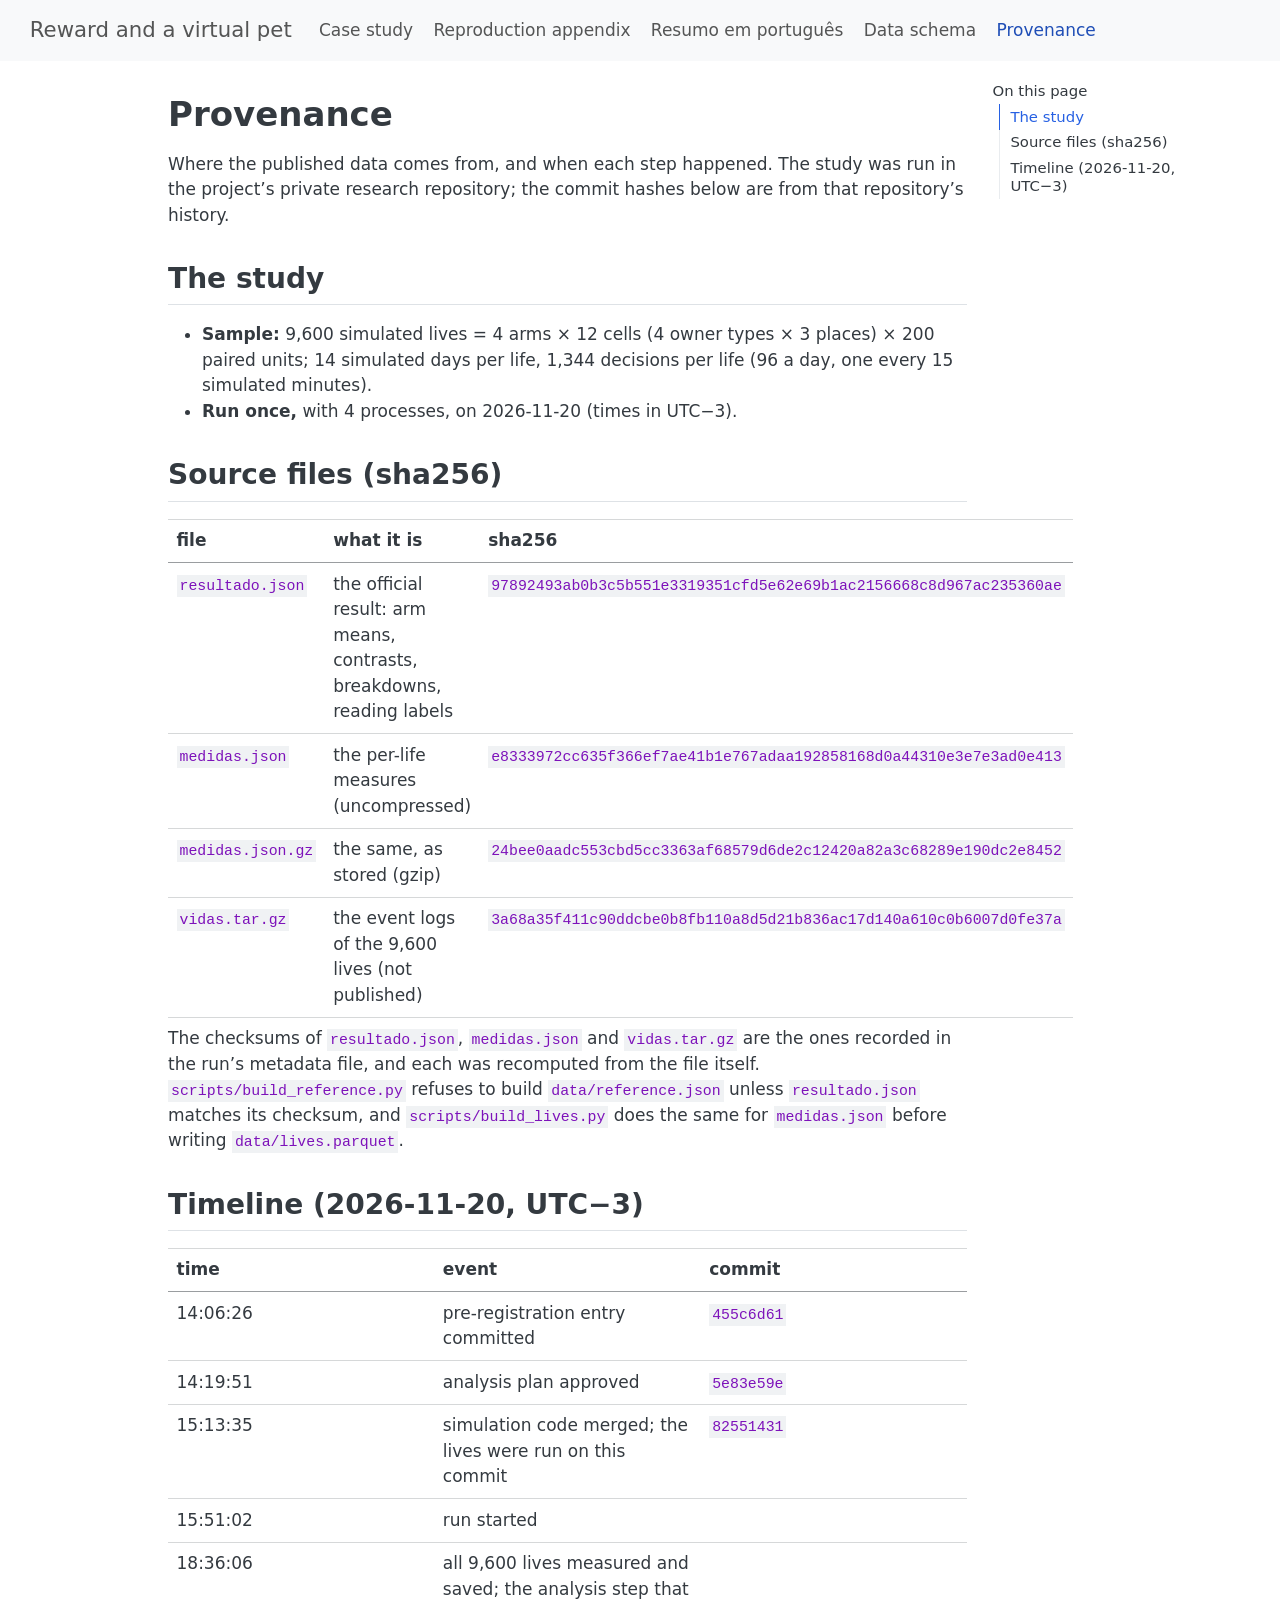
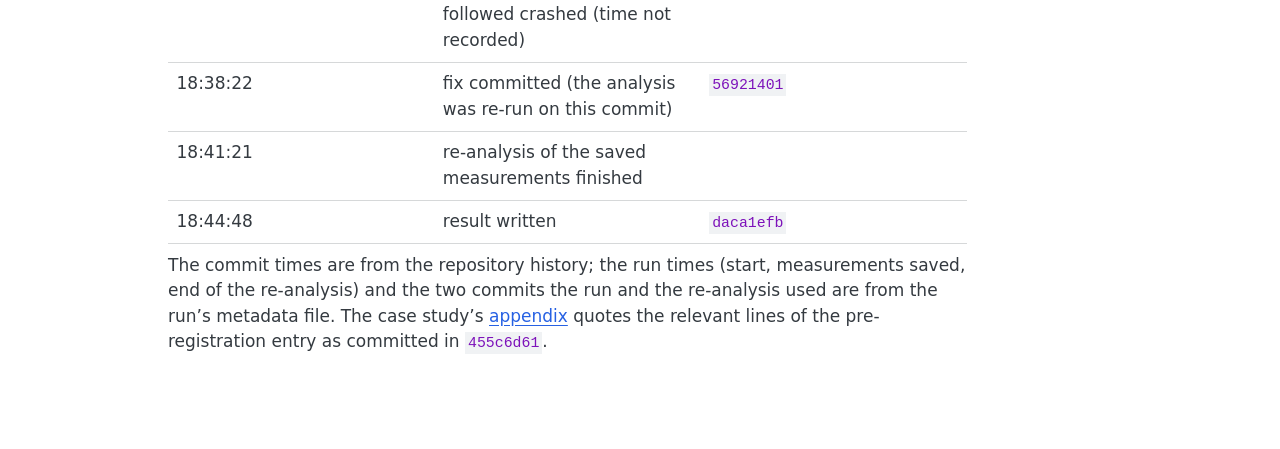
==== docs/PROVENANCE.html @ 956ef48f "Reward test case study: pre-registered simulation experiment, data, analysis and site Co-Authored-By" ====
<!DOCTYPE html>
<html xmlns="http://www.w3.org/1999/xhtml" lang="en" xml:lang="en"><head>

<meta charset="utf-8">
<meta name="generator" content="quarto-1.11.9">

<meta name="viewport" content="width=device-width, initial-scale=1.0, user-scalable=yes">


<title>Provenance – Reward and a virtual pet</title>
<style>
/* Default styles provided by pandoc.
** See https://pandoc.org/MANUAL.html#variables-for-html for config info.
*/
span.smallcaps{font-variant: small-caps;}
div.columns{display: flex; gap: 1.5em;}
div.column{flex: auto;}
@media screen {
div.columns{gap: min(4vw, 1.5em);}
div.column{overflow-x: auto;}
}
div.hanging-indent{margin-left: 1.5em; text-indent: -1.5em;}
ul.task-list{list-style: none;}
ul.task-list li input[type="checkbox"] {
  width: 0.8em;
  margin: 0 0.8em 0.2em -1em; /* quarto-specific, see https://github.com/quarto-dev/quarto-cli/issues/4556 */ 
  vertical-align: middle;
}
</style>


<script src="site_libs/quarto-nav/quarto-nav.js"></script>
<script src="site_libs/quarto-nav/headroom.min.js"></script>
<script src="site_libs/clipboard/clipboard.min.js"></script>
<script src="site_libs/quarto-search/autocomplete.umd.js"></script>
<script src="site_libs/quarto-search/fuse.min.js"></script>
<script src="site_libs/quarto-search/quarto-search.js"></script>
<meta name="quarto:offset" content="./">
<script src="site_libs/quarto-html/quarto.js" type="module"></script>
<script src="site_libs/quarto-html/tabsets/tabsets.js" type="module"></script>
<script src="site_libs/quarto-html/scrollable-regions/scrollable-regions.js" type="module"></script>
<script src="site_libs/quarto-html/popper.min.js"></script>
<script src="site_libs/quarto-html/tippy.umd.min.js"></script>
<script src="site_libs/quarto-html/anchor.min.js"></script>
<link href="site_libs/quarto-html/tippy.css" rel="stylesheet">
<link href="site_libs/quarto-html/quarto-syntax-highlighting-63b5708e65d6cd79cd7618c58d0c21e7.css" rel="stylesheet" id="quarto-text-highlighting-styles">
<script src="site_libs/bootstrap/bootstrap.min.js"></script>
<link href="site_libs/bootstrap/bootstrap-icons.css" rel="stylesheet">
<link href="site_libs/bootstrap/bootstrap-1f2952ac8752d868b0aa618cc118742e.min.css" rel="stylesheet" append-hash="true" id="quarto-bootstrap" data-mode="light">
<script id="quarto-search-options" type="application/json">{
  "location": "navbar",
  "copy-button": false,
  "collapse-after": 3,
  "panel-placement": "end",
  "type": "overlay",
  "limit": 50,
  "keyboard-shortcut": [
    "f",
    "/",
    "s"
  ],
  "show-item-context": false,
  "language": {
    "search-no-results-text": "No results",
    "search-matching-documents-text": "matching documents",
    "search-copy-link-title": "Copy link to search",
    "search-hide-matches-text": "Hide additional matches",
    "search-more-match-text": "more match in this document",
    "search-more-matches-text": "more matches in this document",
    "search-clear-button-title": "Clear",
    "search-text-placeholder": "",
    "search-detached-cancel-button-title": "Cancel",
    "search-submit-button-title": "Submit",
    "search-label": "Search"
  }
}</script>


</head>

<body class="nav-fixed quarto-light"><a id="quarto-skip-link" class="visually-hidden-focusable" href="#quarto-document-content">Skip to main content</a>

<div id="quarto-search-results"></div>
  <header id="quarto-header" class="headroom fixed-top">
    <nav class="navbar navbar-expand-lg " data-bs-theme="dark" aria-label="Site">
      <div class="navbar-container container-fluid">
      <div class="navbar-brand-container mx-auto">
    <a class="navbar-brand" href="./index.html">
    <span class="navbar-title">Reward and a virtual pet</span>
    </a>
  </div>
          <button class="navbar-toggler" type="button" data-bs-toggle="collapse" data-bs-target="#navbarCollapse" aria-controls="navbarCollapse" aria-expanded="false" aria-label="Toggle navigation" onclick="if (window.quartoToggleHeadroom) { window.quartoToggleHeadroom(); }">
  <span class="navbar-toggler-icon"></span>
</button>
          <div class="collapse navbar-collapse" id="navbarCollapse">
            <ul class="navbar-nav navbar-nav-scroll me-auto">
  <li class="nav-item">
    <a class="nav-link" href="./notebooks/02_case_study.html"> 
<span class="menu-text">Case study</span></a>
  </li>  
  <li class="nav-item">
    <a class="nav-link" href="./notebooks/01_reproduce_official_results.html"> 
<span class="menu-text">Reproduction appendix</span></a>
  </li>  
  <li class="nav-item">
    <a class="nav-link" href="./resumo-pt.html"> 
<span class="menu-text">Resumo em português</span></a>
  </li>  
  <li class="nav-item">
    <a class="nav-link" href="./data/SCHEMA.html"> 
<span class="menu-text">Data schema</span></a>
  </li>  
  <li class="nav-item">
    <a class="nav-link active" href="./PROVENANCE.html" aria-current="page"> 
<span class="menu-text">Provenance</span></a>
  </li>  
</ul>
          </div> <!-- /navcollapse -->
            <div class="quarto-navbar-tools">
</div>
            <div id="quarto-search" class="" title="Search"></div>
      </div> <!-- /container-fluid -->
    </nav>
</header>
<!-- content -->
<div id="quarto-content" class="quarto-container page-columns page-rows-contents page-layout-article page-navbar">
<!-- sidebar -->
<!-- margin-sidebar -->
    <div id="quarto-margin-sidebar" class="sidebar margin-sidebar">
        <nav id="TOC" role="doc-toc" aria-labelledby="toc-title" class="toc-active">
    <h2 id="toc-title">On this page</h2>
   
  <ul>
  <li><a href="#the-study" id="toc-the-study" class="nav-link active" data-scroll-target="#the-study">The study</a></li>
  <li><a href="#source-files-sha256" id="toc-source-files-sha256" class="nav-link" data-scroll-target="#source-files-sha256">Source files (sha256)</a></li>
  <li><a href="#timeline-2026-11-20-utc3" id="toc-timeline-2026-11-20-utc3" class="nav-link" data-scroll-target="#timeline-2026-11-20-utc3">Timeline (2026-11-20, UTC−3)</a></li>
  </ul>
</nav>
    </div>
<!-- main -->
<main class="content" id="quarto-document-content" tabindex="-1">

<header id="title-block-header" class="quarto-title-block default">
<div class="quarto-title">
<h1 class="title">Provenance</h1>
</div>



<div class="quarto-title-meta">

    
  
    
  </div>
  


</header>


<p>Where the published data comes from, and when each step happened. The study was run in the project’s private research repository; the commit hashes below are from that repository’s history.</p>
<section id="the-study" class="level2">
<h2 class="anchored" data-anchor-id="the-study">The study</h2>
<ul>
<li><strong>Sample:</strong> 9,600 simulated lives = 4 arms × 12 cells (4 owner types × 3 places) × 200 paired units; 14 simulated days per life, 1,344 decisions per life (96 a day, one every 15 simulated minutes).</li>
<li><strong>Run once,</strong> with 4 processes, on 2026-11-20 (times in UTC−3).</li>
</ul>
</section>
<section id="source-files-sha256" class="level2">
<h2 class="anchored" data-anchor-id="source-files-sha256">Source files (sha256)</h2>
<table class="caption-top table">
<colgroup>
<col style="width: 33%">
<col style="width: 33%">
<col style="width: 33%">
</colgroup>
<thead>
<tr class="header">
<th>file</th>
<th>what it is</th>
<th>sha256</th>
</tr>
</thead>
<tbody>
<tr class="odd">
<td><code>resultado.json</code></td>
<td>the official result: arm means, contrasts, breakdowns, reading labels</td>
<td><code>97892493ab0b3c5b551e3319351cfd5e62e69b1ac2156668c8d967ac235360ae</code></td>
</tr>
<tr class="even">
<td><code>medidas.json</code></td>
<td>the per-life measures (uncompressed)</td>
<td><code>e8333972cc635f366ef7ae41b1e767adaa192858168d0a44310e3e7e3ad0e413</code></td>
</tr>
<tr class="odd">
<td><code>medidas.json.gz</code></td>
<td>the same, as stored (gzip)</td>
<td><code>24bee0aadc553cbd5cc3363af68579d6de2c12420a82a3c68289e190dc2e8452</code></td>
</tr>
<tr class="even">
<td><code>vidas.tar.gz</code></td>
<td>the event logs of the 9,600 lives (not published)</td>
<td><code>3a68a35f411c90ddcbe0b8fb110a8d5d21b836ac17d140a610c0b6007d0fe37a</code></td>
</tr>
</tbody>
</table>
<p>The checksums of <code>resultado.json</code>, <code>medidas.json</code> and <code>vidas.tar.gz</code> are the ones recorded in the run’s metadata file, and each was recomputed from the file itself. <code>scripts/build_reference.py</code> refuses to build <code>data/reference.json</code> unless <code>resultado.json</code> matches its checksum, and <code>scripts/build_lives.py</code> does the same for <code>medidas.json</code> before writing <code>data/lives.parquet</code>.</p>
</section>
<section id="timeline-2026-11-20-utc3" class="level2">
<h2 class="anchored" data-anchor-id="timeline-2026-11-20-utc3">Timeline (2026-11-20, UTC−3)</h2>
<table class="caption-top table">
<colgroup>
<col style="width: 33%">
<col style="width: 33%">
<col style="width: 33%">
</colgroup>
<thead>
<tr class="header">
<th>time</th>
<th>event</th>
<th>commit</th>
</tr>
</thead>
<tbody>
<tr class="odd">
<td>14:06:26</td>
<td>pre-registration entry committed</td>
<td><code>455c6d61</code></td>
</tr>
<tr class="even">
<td>14:19:51</td>
<td>analysis plan approved</td>
<td><code>5e83e59e</code></td>
</tr>
<tr class="odd">
<td>15:13:35</td>
<td>simulation code merged; the lives were run on this commit</td>
<td><code>82551431</code></td>
</tr>
<tr class="even">
<td>15:51:02</td>
<td>run started</td>
<td></td>
</tr>
<tr class="odd">
<td>18:36:06</td>
<td>all 9,600 lives measured and saved; the analysis step that followed crashed (time not recorded)</td>
<td></td>
</tr>
<tr class="even">
<td>18:38:22</td>
<td>fix committed (the analysis was re-run on this commit)</td>
<td><code>56921401</code></td>
</tr>
<tr class="odd">
<td>18:41:21</td>
<td>re-analysis of the saved measurements finished</td>
<td></td>
</tr>
<tr class="even">
<td>18:44:48</td>
<td>result written</td>
<td><code>daca1efb</code></td>
</tr>
</tbody>
</table>
<p>The commit times are from the repository history; the run times (start, measurements saved, end of the re-analysis) and the two commits the run and the re-analysis used are from the run’s metadata file. The case study’s <a href="./notebooks/02_case_study.html#appendix-the-pre-registration-entry">appendix</a> quotes the relevant lines of the pre-registration entry as committed in <code>455c6d61</code>.</p>


</section>

</main> <!-- /main -->
<script id="quarto-html-after-body" type="application/javascript">
  window.document.addEventListener("DOMContentLoaded", function (event) {
    const icon = "";
    const anchorJS = new window.AnchorJS();
    anchorJS.options = {
      placement: 'right',
      icon: icon
    };
    anchorJS.add('.anchored');
    const isCodeAnnotation = (el) => {
      for (const clz of el.classList) {
        if (clz.startsWith('code-annotation-')) {                     
          return true;
        }
      }
      return false;
    }
    const onCopySuccess = function(e) {
      // button target
      const button = e.trigger;
      // don't keep focus
      button.blur();
      // flash "checked"
      button.classList.add('code-copy-button-checked');
      var currentTitle = button.getAttribute("title");
      button.setAttribute("title", "Copied!");
      let tooltip;
      if (window.bootstrap) {
        button.setAttribute("data-bs-toggle", "tooltip");
        button.setAttribute("data-bs-placement", "left");
        button.setAttribute("data-bs-title", "Copied!");
        tooltip = new bootstrap.Tooltip(button, 
          { trigger: "manual", 
            customClass: "code-copy-button-tooltip",
            offset: [0, -8]});
        tooltip.show();    
      }
      setTimeout(function() {
        if (tooltip) {
          tooltip.hide();
          button.removeAttribute("data-bs-title");
          button.removeAttribute("data-bs-toggle");
          button.removeAttribute("data-bs-placement");
        }
        button.setAttribute("title", currentTitle);
        button.classList.remove('code-copy-button-checked');
      }, 1000);
      // clear code selection
      e.clearSelection();
    }
    const getTextToCopy = function(trigger) {
      const outerScaffold = trigger.parentElement.cloneNode(true);
      const codeEl = outerScaffold.querySelector('code');
      for (const childEl of codeEl.children) {
        if (isCodeAnnotation(childEl)) {
          childEl.remove();
        }
      }
      return codeEl.innerText;
    }
    const clipboard = new window.ClipboardJS('.code-copy-button:not([data-in-quarto-modal])', {
      text: getTextToCopy
    });
    clipboard.on('success', onCopySuccess);
    if (window.document.getElementById('quarto-embedded-source-code-modal')) {
      const clipboardModal = new window.ClipboardJS('.code-copy-button[data-in-quarto-modal]', {
        text: getTextToCopy,
        container: window.document.getElementById('quarto-embedded-source-code-modal')
      });
      clipboardModal.on('success', onCopySuccess);
    }
      var localhostRegex = new RegExp(/^(?:http|https):\/\/localhost\:?[0-9]*\//);
      var mailtoRegex = new RegExp(/^mailto:/);
        var filterRegex = new RegExp('/' + window.location.host + '/');
      var isInternal = (href) => {
          return filterRegex.test(href) || localhostRegex.test(href) || mailtoRegex.test(href);
      }
      // Inspect non-navigation links and adorn them if external
      window.quartoDecorateExternalLinks = function (root) {
     var links = (root || window.document).querySelectorAll('a[href]:not(.nav-link):not(.navbar-brand):not(.toc-action):not(.sidebar-link):not(.sidebar-item-toggle):not(.pagination-link):not(.no-external):not([aria-hidden]):not(.dropdown-item):not(.quarto-navigation-tool):not(.about-link)');
      for (var i=0; i<links.length; i++) {
        const link = links[i];
        if (!isInternal(link.href)) {
          // undo the damage that might have been done by quarto-nav.js in the case of
          // links that we want to consider external
          if (link.dataset.originalHref !== undefined) {
            link.href = link.dataset.originalHref;
          }
          if (!link.classList.contains('no-external-icon')) {
          }
        }
      }
      };
      window.quartoDecorateExternalLinks(window.document);
    // Esc closes the popup (WCAG 1.4.13) and focus leaving both trigger and
    // popup closes it (WCAG 2.4.11); tippy handles neither for interactive popups.
    const hideOnEscAndFocusOut = {
      name: 'hideOnEscAndFocusOut',
      defaultValue: true,
      fn(instance) {
        const dismiss = () => {
          // A show scheduled by the trigger delay would otherwise reopen it
          instance.clearDelayTimeouts();
          instance.hide();
        };
        const onKeyDown = (event) => {
          if (event.key !== 'Escape') {
            return;
          }
          // Keep Esc from also reaching page handlers (e.g. reveal.js overview),
          // except an open reveal.js slide menu, which Esc should close too.
          // The menu handles keys only when its keyboard option is on.
          const menuHandlesEsc = window.Reveal?.getPlugin?.('menu')?.isOpen() &&
            window.Reveal.getConfig().menu?.keyboard !== false;
          if (!menuHandlesEsc) {
            event.stopPropagation();
          }
          if (instance.popper.contains(window.document.activeElement)) {
            // Disabled while refocusing so the focus trigger does not reopen it
            instance.disable();
            instance.reference.focus();
            instance.enable();
          }
          dismiss();
        };
        const onFocusOut = (event) => {
          const target = event.relatedTarget;
          if (target && !instance.reference.contains(target) &&
              !instance.popper.contains(target)) {
            dismiss();
          }
        };
        // On the trigger too: a click trigger (code-annotations: select) has no
        // blur handling. Attached for the instance's lifetime so leaving the
        // trigger also cancels a show still pending on the trigger delay.
        instance.reference.addEventListener('focusout', onFocusOut);
        return {
          onShow() {
            window.document.addEventListener('keydown', onKeyDown, true);
            instance.popper.addEventListener('focusout', onFocusOut);
          },
          onHide() {
            window.document.removeEventListener('keydown', onKeyDown, true);
            instance.popper.removeEventListener('focusout', onFocusOut);
          },
          onDestroy() {
            instance.reference.removeEventListener('focusout', onFocusOut);
          },
        };
      },
    };
    function tippyHover(el, contentFn, onTriggerFn, onUntriggerFn) {
      const config = {
        allowHTML: true,
        maxWidth: 500,
        delay: 100,
        arrow: false,
        appendTo: function(el) {
            return el.parentElement;
        },
        interactive: true,
        interactiveBorder: 10,
        theme: 'quarto',
        placement: 'bottom-start',
        plugins: [hideOnEscAndFocusOut],
      };
      if (contentFn) {
        config.content = contentFn;
      }
      if (onTriggerFn) {
        config.onTrigger = onTriggerFn;
      }
      if (onUntriggerFn) {
        config.onUntrigger = onUntriggerFn;
      }
      window.tippy(el, config); 
    }
    const noterefs = window.document.querySelectorAll('a[role="doc-noteref"]');
    for (var i=0; i<noterefs.length; i++) {
      const ref = noterefs[i];
      tippyHover(ref, function() {
        // use id or data attribute instead here
        let href = ref.getAttribute('data-footnote-href') || ref.getAttribute('href');
        try { href = new URL(href).hash; } catch {}
        const id = href.replace(/^#\/?/, "");
        const note = window.document.getElementById(id);
        if (note) {
          return note.innerHTML;
        } else {
          return "";
        }
      });
    }
    const xrefs = window.document.querySelectorAll('a.quarto-xref');
    const processXRef = (id, note) => {
      // Strip column container classes
      const stripColumnClz = (el) => {
        el.classList.remove("page-full", "page-columns");
        if (el.children) {
          for (const child of el.children) {
            stripColumnClz(child);
          }
        }
      }
      stripColumnClz(note)
      if (id === null || id.startsWith('sec-')) {
        // Special case sections, only their first couple elements
        const container = document.createElement("div");
        if (note.children && note.children.length > 2) {
          container.appendChild(note.children[0].cloneNode(true));
          for (let i = 1; i < note.children.length; i++) {
            const child = note.children[i];
            if (child.tagName === "P" && child.innerText === "") {
              continue;
            } else {
              container.appendChild(child.cloneNode(true));
              break;
            }
          }
          if (window.Quarto?.typesetMath) {
            window.Quarto.typesetMath(container);
          }
          return container.innerHTML
        } else {
          if (window.Quarto?.typesetMath) {
            window.Quarto.typesetMath(note);
          }
          return note.innerHTML;
        }
      } else {
        // Remove any anchor links if they are present
        const anchorLink = note.querySelector('a.anchorjs-link');
        if (anchorLink) {
          anchorLink.remove();
        }
        if (window.Quarto?.typesetMath) {
          window.Quarto.typesetMath(note);
        }
        if (note.classList.contains("callout")) {
          return note.outerHTML;
        } else {
          return note.innerHTML;
        }
      }
    }
    for (var i=0; i<xrefs.length; i++) {
      const xref = xrefs[i];
      tippyHover(xref, undefined, function(instance) {
        instance.disable();
        let url = xref.getAttribute('href');
        let hash = undefined; 
        if (url.startsWith('#')) {
          hash = url;
        } else {
          try { hash = new URL(url).hash; } catch {}
        }
        if (hash) {
          const id = hash.replace(/^#\/?/, "");
          const note = window.document.getElementById(id);
          if (note !== null) {
            try {
              const html = processXRef(id, note.cloneNode(true));
              instance.setContent(html);
            } finally {
              instance.enable();
              instance.show();
            }
          } else {
            // See if we can fetch this
            fetch(url.split('#')[0])
            .then(res => res.text())
            .then(html => {
              const parser = new DOMParser();
              const htmlDoc = parser.parseFromString(html, "text/html");
              const note = htmlDoc.getElementById(id);
              if (note !== null) {
                const html = processXRef(id, note);
                instance.setContent(html);
              } 
            }).finally(() => {
              instance.enable();
              instance.show();
            });
          }
        } else {
          // See if we can fetch a full url (with no hash to target)
          // This is a special case and we should probably do some content thinning / targeting
          fetch(url)
          .then(res => res.text())
          .then(html => {
            const parser = new DOMParser();
            const htmlDoc = parser.parseFromString(html, "text/html");
            const note = htmlDoc.querySelector('main.content');
            if (note !== null) {
              // This should only happen for chapter cross references
              // (since there is no id in the URL)
              // remove the first header
              if (note.children.length > 0 && note.children[0].tagName === "HEADER") {
                note.children[0].remove();
              }
              const html = processXRef(null, note);
              instance.setContent(html);
            } 
          }).finally(() => {
            instance.enable();
            instance.show();
          });
        }
      }, function(instance) {
      });
    }
        let selectedAnnoteEl;
        const selectorForAnnotation = ( cell, annotation) => {
          let cellAttr = 'data-code-cell="' + cell + '"';
          let lineAttr = 'data-code-annotation="' +  annotation + '"';
          const selector = 'span[' + cellAttr + '][' + lineAttr + ']';
          return selector;
        }
        const selectCodeLines = (annoteEl) => {
          const doc = window.document;
          const targetCell = annoteEl.getAttribute("data-target-cell");
          const targetAnnotation = annoteEl.getAttribute("data-target-annotation");
          const annoteSpan = window.document.querySelector(selectorForAnnotation(targetCell, targetAnnotation));
          const lines = annoteSpan.getAttribute("data-code-lines").split(",");
          const lineIds = lines.map((line) => {
            return targetCell + "-" + line;
          })
          // Each band is positioned against its own containing block, which is
          // not the offsetParent of the lines, so place it from client rects.
          const placeBand = (band, firstEl, lastEl, codeBlock) => {
            const container = band.offsetParent;
            if (container === null) {
              return;
            }
            const containerRect = container.getBoundingClientRect();
            // Reveal.js scales slides with a transform, so convert client
            // pixels back to the CSS pixels of the container.
            const scale = containerRect.height / container.offsetHeight || 1;
            const firstRect = firstEl.getBoundingClientRect();
            const lastRect = lastEl.getBoundingClientRect();
            const top = (firstRect.top - containerRect.top) / scale - container.clientTop + container.scrollTop;
            const height = (lastRect.bottom - firstRect.top) / scale;
            band.style.top = top - 2 + "px";
            band.style.height = height + 4 + "px";
            if (codeBlock) {
              // Without the copy button wrapper, the containing block is wider
              // than the code block, so span the code block explicitly.
              const blockRect = codeBlock.getBoundingClientRect();
              band.style.left = (blockRect.left - containerRect.left) / scale - container.clientLeft + container.scrollLeft + "px";
              band.style.width = blockRect.width / scale + "px";
            }
          };
          if (lineIds.length > 0) {
            const el = window.document.getElementById(lineIds[0]);
            const lastEl = window.document.getElementById(lineIds[lineIds.length - 1]);
            const parent = el.parentElement.parentElement;
            // cook up a div (if necessary) and position it
            let div = window.document.getElementById("code-annotation-line-highlight");
            if (div === null) {
              div = window.document.createElement("div");
              div.setAttribute("id", "code-annotation-line-highlight");
              div.style.position = 'absolute';
              parent.appendChild(div);
            }
            placeBand(div, el, lastEl, parent.closest("div.sourceCode") || parent);
            let gutterDiv = window.document.getElementById("code-annotation-line-highlight-gutter");
            if (gutterDiv === null) {
              gutterDiv = window.document.createElement("div");
              gutterDiv.setAttribute("id", "code-annotation-line-highlight-gutter");
              gutterDiv.style.position = 'absolute';
              const codeCell = window.document.getElementById(targetCell);
              const gutter = codeCell.querySelector('.code-annotation-gutter');
              gutter.appendChild(gutterDiv);
            }
            placeBand(gutterDiv, el, lastEl);
            selectedAnnoteEl = annoteEl;
          }
        };
        const unselectCodeLines = () => {
          const elementsIds = ["code-annotation-line-highlight", "code-annotation-line-highlight-gutter"];
          elementsIds.forEach((elId) => {
            const div = window.document.getElementById(elId);
            if (div) {
              div.remove();
            }
          });
          selectedAnnoteEl = undefined;
        };
          // Handle positioning of the toggle
      window.addEventListener(
        "resize",
        throttle(() => {
          elRect = undefined;
          if (selectedAnnoteEl) {
            selectCodeLines(selectedAnnoteEl);
          }
        }, 10)
      );
      function throttle(fn, ms) {
      let throttle = false;
      let timer;
        return (...args) => {
          if(!throttle) { // first call gets through
              fn.apply(this, args);
              throttle = true;
          } else { // all the others get throttled
              if(timer) clearTimeout(timer); // cancel #2
              timer = setTimeout(() => {
                fn.apply(this, args);
                timer = throttle = false;
              }, ms);
          }
        };
      }
        // Attach click handler to the DT
        const annoteDls = window.document.querySelectorAll('dt[data-target-cell]');
        for (const annoteDlNode of annoteDls) {
          annoteDlNode.addEventListener('click', (event) => {
            const clickedEl = event.target;
            if (clickedEl !== selectedAnnoteEl) {
              unselectCodeLines();
              const activeEl = window.document.querySelector('dt[data-target-cell].code-annotation-active');
              if (activeEl) {
                activeEl.classList.remove('code-annotation-active');
              }
              selectCodeLines(clickedEl);
              clickedEl.classList.add('code-annotation-active');
            } else {
              // Unselect the line
              unselectCodeLines();
              clickedEl.classList.remove('code-annotation-active');
            }
          });
        }
    const findCites = (el) => {
      const parentEl = el.parentElement;
      if (parentEl) {
        const cites = parentEl.dataset.cites;
        if (cites) {
          return {
            el,
            cites: cites.split(' ')
          };
        } else {
          return findCites(el.parentElement)
        }
      } else {
        return undefined;
      }
    };
    var bibliorefs = window.document.querySelectorAll('a[role="doc-biblioref"]');
    for (var i=0; i<bibliorefs.length; i++) {
      const ref = bibliorefs[i];
      const citeInfo = findCites(ref);
      if (citeInfo) {
        tippyHover(citeInfo.el, function() {
          var popup = window.document.createElement('div');
          citeInfo.cites.forEach(function(cite) {
            var citeDiv = window.document.createElement('div');
            citeDiv.classList.add('hanging-indent');
            citeDiv.classList.add('csl-entry');
            var biblioDiv = window.document.getElementById('ref-' + cite);
            if (biblioDiv) {
              citeDiv.innerHTML = biblioDiv.innerHTML;
            }
            popup.appendChild(citeDiv);
          });
          return popup.innerHTML;
        });
      }
    }
  });
  </script>
  <script type="application/javascript">
  window.quartoScrollableRegionsLabels = {"code":"Scrollable code","output":"Scrollable output"};
  </script>
</div> <!-- /content -->




</body></html>
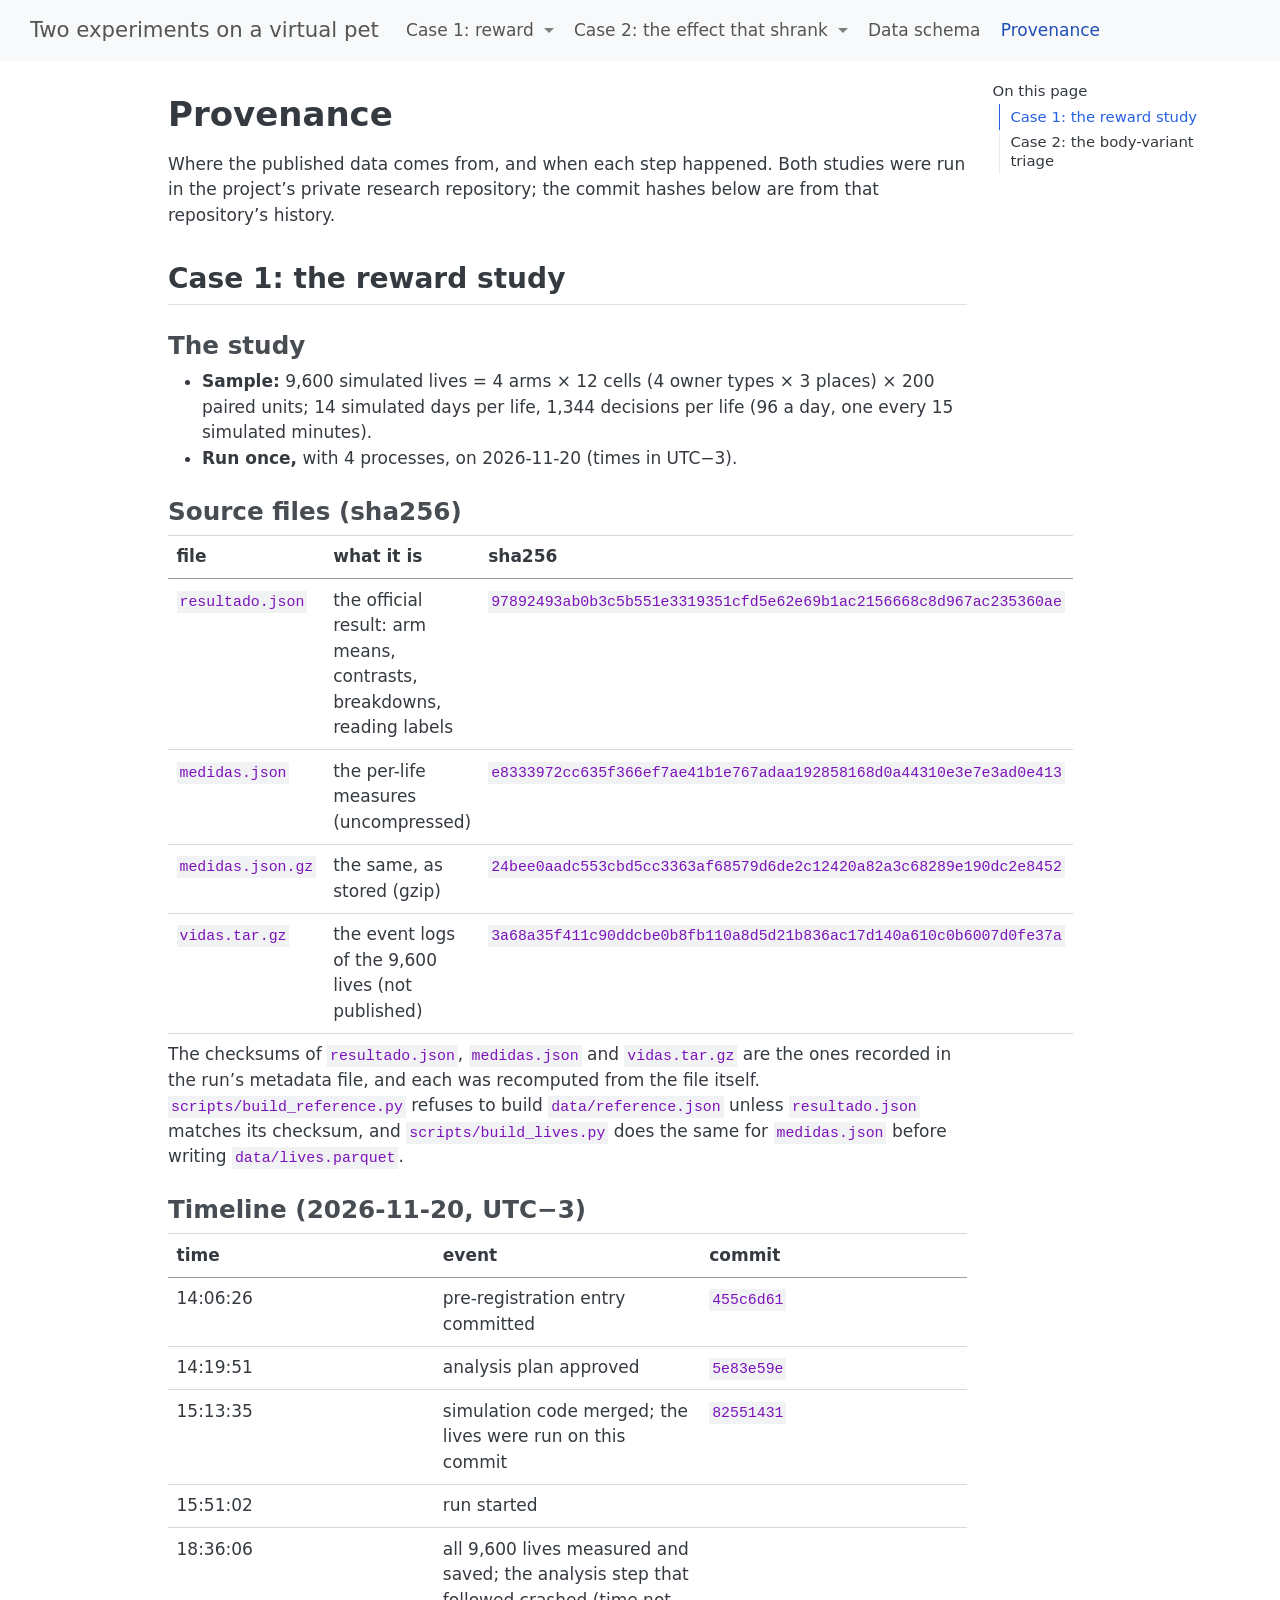
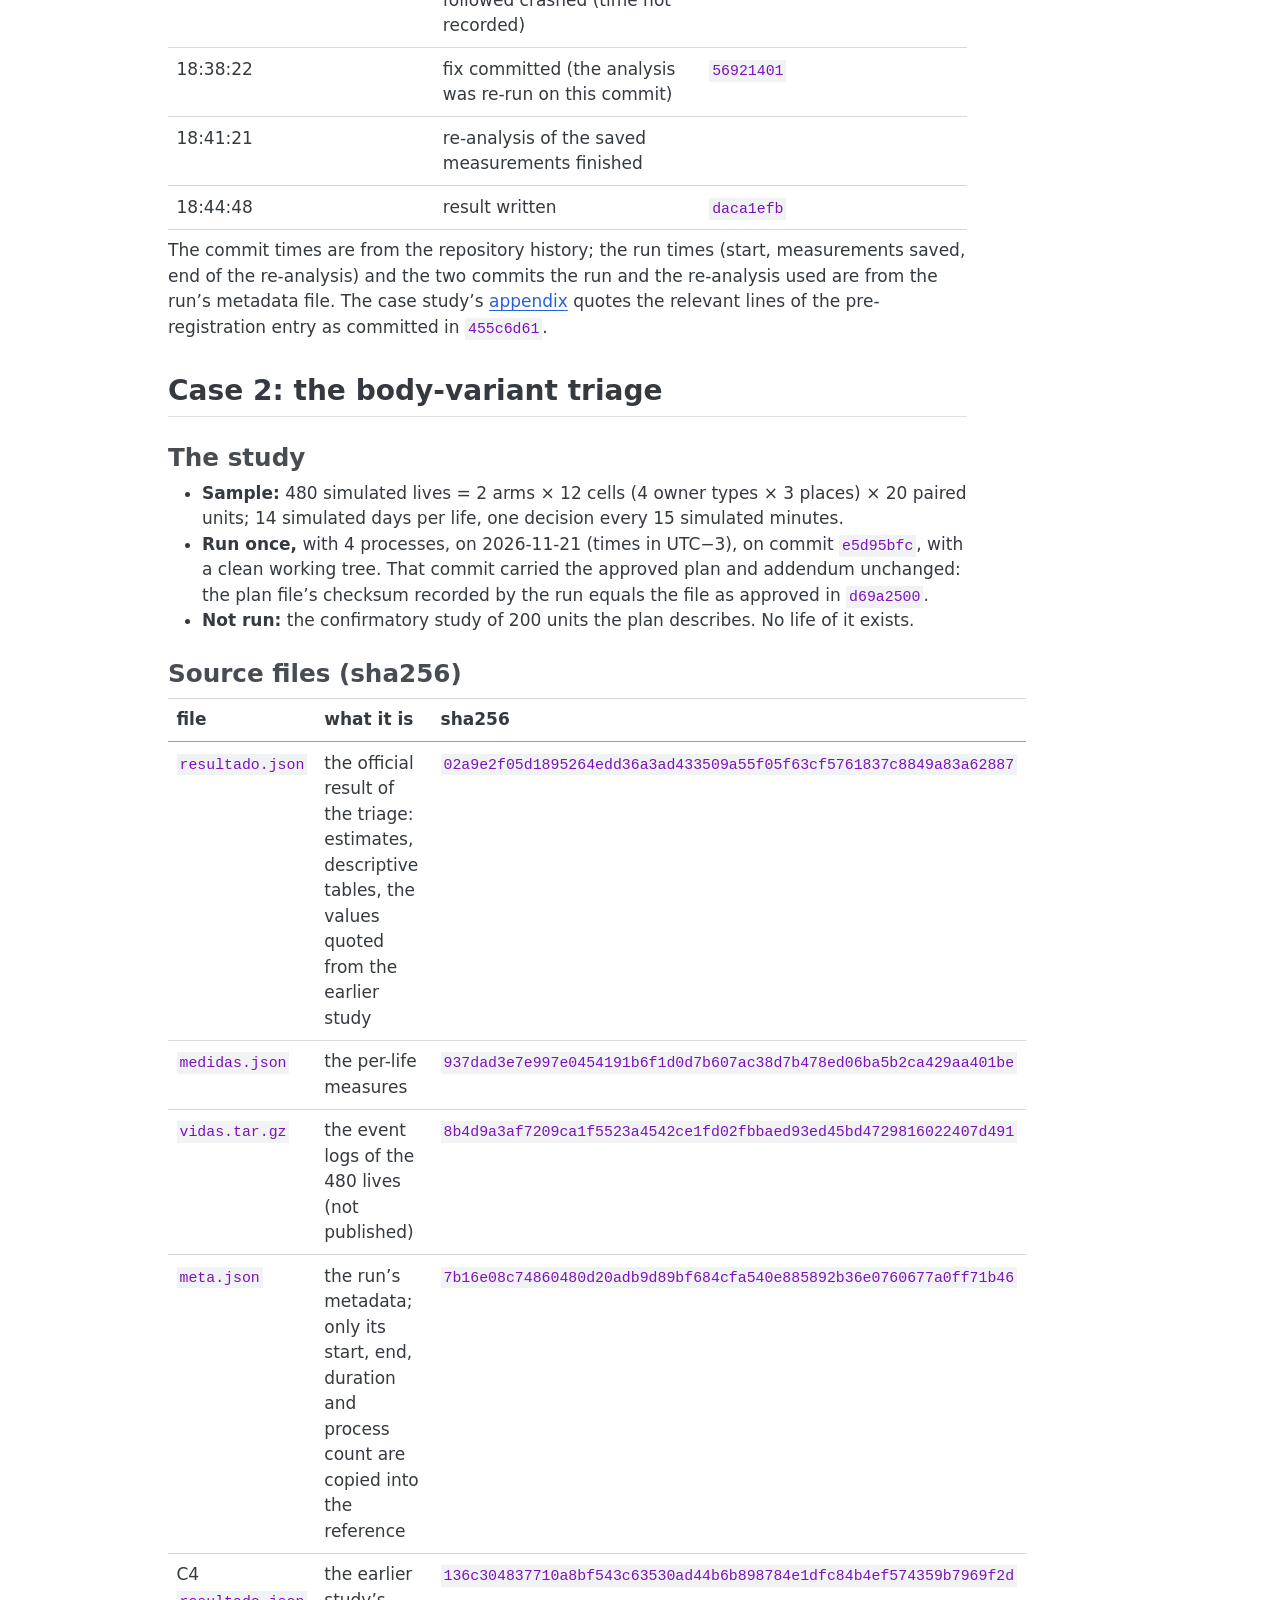
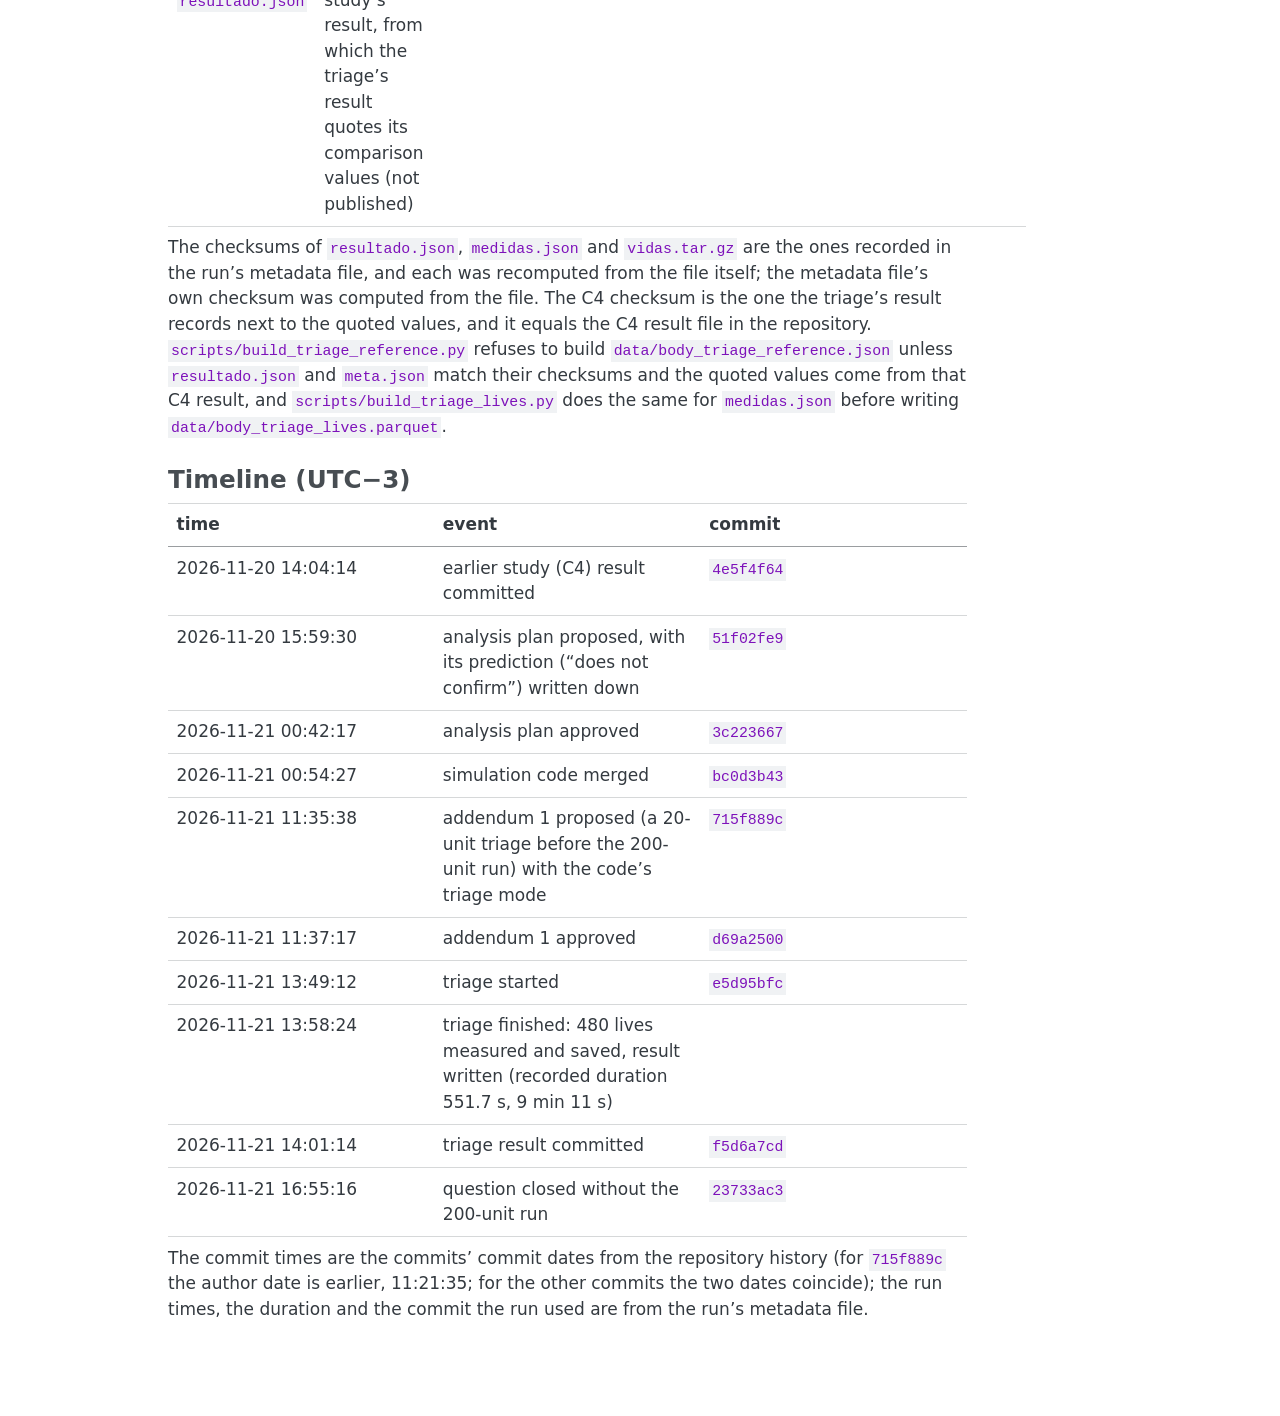
==== commit 5b90733a: "Case 2: the effect that shrank (body-variant triage), and a two-case site Co-Authored-By: Claude Opu" ====
--- a/docs/PROVENANCE.html
+++ b/docs/PROVENANCE.html
@@ -7,7 +7,7 @@
 <meta name="viewport" content="width=device-width, initial-scale=1.0, user-scalable=yes">
 
 
-<title>Provenance – Reward and a virtual pet</title>
+<title>Provenance – Two experiments on a virtual pet</title>
 <style>
 /* Default styles provided by pandoc.
 ** See https://pandoc.org/MANUAL.html#variables-for-html for config info.
@@ -86,7 +86,7 @@
       <div class="navbar-container container-fluid">
       <div class="navbar-brand-container mx-auto">
     <a class="navbar-brand" href="./index.html">
-    <span class="navbar-title">Reward and a virtual pet</span>
+    <span class="navbar-title">Two experiments on a virtual pet</span>
     </a>
   </div>
           <button class="navbar-toggler" type="button" data-bs-toggle="collapse" data-bs-target="#navbarCollapse" aria-controls="navbarCollapse" aria-expanded="false" aria-label="Toggle navigation" onclick="if (window.quartoToggleHeadroom) { window.quartoToggleHeadroom(); }">
@@ -94,18 +94,44 @@
 </button>
           <div class="collapse navbar-collapse" id="navbarCollapse">
             <ul class="navbar-nav navbar-nav-scroll me-auto">
-  <li class="nav-item">
-    <a class="nav-link" href="./notebooks/02_case_study.html"> 
-<span class="menu-text">Case study</span></a>
+  <li class="nav-item dropdown ">
+    <a class="nav-link dropdown-toggle" href="#" id="nav-menu-case-1-reward" role="link" data-bs-toggle="dropdown" aria-expanded="false">
+ <span class="menu-text">Case 1: reward</span>
+    </a>
+    <ul class="dropdown-menu" aria-labelledby="nav-menu-case-1-reward">    
+        <li>
+    <a class="dropdown-item" href="./notebooks/02_case_study.html">
+ <span class="dropdown-text">Case study</span></a>
   </li>  
-  <li class="nav-item">
-    <a class="nav-link" href="./notebooks/01_reproduce_official_results.html"> 
-<span class="menu-text">Reproduction appendix</span></a>
+        <li>
+    <a class="dropdown-item" href="./notebooks/01_reproduce_official_results.html">
+ <span class="dropdown-text">Reproduction appendix</span></a>
   </li>  
-  <li class="nav-item">
-    <a class="nav-link" href="./resumo-pt.html"> 
-<span class="menu-text">Resumo em português</span></a>
+        <li>
+    <a class="dropdown-item" href="./resumo-pt.html">
+ <span class="dropdown-text">Resumo em português</span></a>
   </li>  
+    </ul>
+  </li>
+  <li class="nav-item dropdown ">
+    <a class="nav-link dropdown-toggle" href="#" id="nav-menu-case-2-the-effect-that-shrank" role="link" data-bs-toggle="dropdown" aria-expanded="false">
+ <span class="menu-text">Case 2: the effect that shrank</span>
+    </a>
+    <ul class="dropdown-menu" aria-labelledby="nav-menu-case-2-the-effect-that-shrank">    
+        <li>
+    <a class="dropdown-item" href="./notebooks/04_body_triage_case_study.html">
+ <span class="dropdown-text">Case study</span></a>
+  </li>  
+        <li>
+    <a class="dropdown-item" href="./notebooks/03_reproduce_body_triage.html">
+ <span class="dropdown-text">Reproduction appendix</span></a>
+  </li>  
+        <li>
+    <a class="dropdown-item" href="./resumo-pt-corpo.html">
+ <span class="dropdown-text">Resumo em português</span></a>
+  </li>  
+    </ul>
+  </li>
   <li class="nav-item">
     <a class="nav-link" href="./data/SCHEMA.html"> 
 <span class="menu-text">Data schema</span></a>
@@ -131,9 +157,18 @@
     <h2 id="toc-title">On this page</h2>
    
   <ul>
-  <li><a href="#the-study" id="toc-the-study" class="nav-link active" data-scroll-target="#the-study">The study</a></li>
+  <li><a href="#case-1" id="toc-case-1" class="nav-link active" data-scroll-target="#case-1">Case 1: the reward study</a>
+  <ul class="collapse">
+  <li><a href="#the-study" id="toc-the-study" class="nav-link" data-scroll-target="#the-study">The study</a></li>
   <li><a href="#source-files-sha256" id="toc-source-files-sha256" class="nav-link" data-scroll-target="#source-files-sha256">Source files (sha256)</a></li>
   <li><a href="#timeline-2026-11-20-utc3" id="toc-timeline-2026-11-20-utc3" class="nav-link" data-scroll-target="#timeline-2026-11-20-utc3">Timeline (2026-11-20, UTC−3)</a></li>
+  </ul></li>
+  <li><a href="#case-2" id="toc-case-2" class="nav-link" data-scroll-target="#case-2">Case 2: the body-variant triage</a>
+  <ul class="collapse">
+  <li><a href="#the-study-1" id="toc-the-study-1" class="nav-link" data-scroll-target="#the-study-1">The study</a></li>
+  <li><a href="#source-files-sha256-1" id="toc-source-files-sha256-1" class="nav-link" data-scroll-target="#source-files-sha256-1">Source files (sha256)</a></li>
+  <li><a href="#timeline-utc3" id="toc-timeline-utc3" class="nav-link" data-scroll-target="#timeline-utc3">Timeline (UTC−3)</a></li>
+  </ul></li>
   </ul>
 </nav>
     </div>
@@ -159,16 +194,18 @@
 </header>
 
 
-<p>Where the published data comes from, and when each step happened. The study was run in the project’s private research repository; the commit hashes below are from that repository’s history.</p>
-<section id="the-study" class="level2">
-<h2 class="anchored" data-anchor-id="the-study">The study</h2>
+<p>Where the published data comes from, and when each step happened. Both studies were run in the project’s private research repository; the commit hashes below are from that repository’s history.</p>
+<section id="case-1" class="level2">
+<h2 class="anchored" data-anchor-id="case-1">Case 1: the reward study</h2>
+<section id="the-study" class="level3">
+<h3 class="anchored" data-anchor-id="the-study">The study</h3>
 <ul>
 <li><strong>Sample:</strong> 9,600 simulated lives = 4 arms × 12 cells (4 owner types × 3 places) × 200 paired units; 14 simulated days per life, 1,344 decisions per life (96 a day, one every 15 simulated minutes).</li>
 <li><strong>Run once,</strong> with 4 processes, on 2026-11-20 (times in UTC−3).</li>
 </ul>
 </section>
-<section id="source-files-sha256" class="level2">
-<h2 class="anchored" data-anchor-id="source-files-sha256">Source files (sha256)</h2>
+<section id="source-files-sha256" class="level3">
+<h3 class="anchored" data-anchor-id="source-files-sha256">Source files (sha256)</h3>
 <table class="caption-top table">
 <colgroup>
 <col style="width: 33%">
@@ -207,8 +244,8 @@
 </table>
 <p>The checksums of <code>resultado.json</code>, <code>medidas.json</code> and <code>vidas.tar.gz</code> are the ones recorded in the run’s metadata file, and each was recomputed from the file itself. <code>scripts/build_reference.py</code> refuses to build <code>data/reference.json</code> unless <code>resultado.json</code> matches its checksum, and <code>scripts/build_lives.py</code> does the same for <code>medidas.json</code> before writing <code>data/lives.parquet</code>.</p>
 </section>
-<section id="timeline-2026-11-20-utc3" class="level2">
-<h2 class="anchored" data-anchor-id="timeline-2026-11-20-utc3">Timeline (2026-11-20, UTC−3)</h2>
+<section id="timeline-2026-11-20-utc3" class="level3">
+<h3 class="anchored" data-anchor-id="timeline-2026-11-20-utc3">Timeline (2026-11-20, UTC−3)</h3>
 <table class="caption-top table">
 <colgroup>
 <col style="width: 33%">
@@ -266,8 +303,135 @@
 </tbody>
 </table>
 <p>The commit times are from the repository history; the run times (start, measurements saved, end of the re-analysis) and the two commits the run and the re-analysis used are from the run’s metadata file. The case study’s <a href="./notebooks/02_case_study.html#appendix-the-pre-registration-entry">appendix</a> quotes the relevant lines of the pre-registration entry as committed in <code>455c6d61</code>.</p>
-
-
+</section>
+</section>
+<section id="case-2" class="level2">
+<h2 class="anchored" data-anchor-id="case-2">Case 2: the body-variant triage</h2>
+<section id="the-study-1" class="level3">
+<h3 class="anchored" data-anchor-id="the-study-1">The study</h3>
+<ul>
+<li><strong>Sample:</strong> 480 simulated lives = 2 arms × 12 cells (4 owner types × 3 places) × 20 paired units; 14 simulated days per life, one decision every 15 simulated minutes.</li>
+<li><strong>Run once,</strong> with 4 processes, on 2026-11-21 (times in UTC−3), on commit <code>e5d95bfc</code>, with a clean working tree. That commit carried the approved plan and addendum unchanged: the plan file’s checksum recorded by the run equals the file as approved in <code>d69a2500</code>.</li>
+<li><strong>Not run:</strong> the confirmatory study of 200 units the plan describes. No life of it exists.</li>
+</ul>
+</section>
+<section id="source-files-sha256-1" class="level3">
+<h3 class="anchored" data-anchor-id="source-files-sha256-1">Source files (sha256)</h3>
+<table class="caption-top table">
+<colgroup>
+<col style="width: 33%">
+<col style="width: 33%">
+<col style="width: 33%">
+</colgroup>
+<thead>
+<tr class="header">
+<th>file</th>
+<th>what it is</th>
+<th>sha256</th>
+</tr>
+</thead>
+<tbody>
+<tr class="odd">
+<td><code>resultado.json</code></td>
+<td>the official result of the triage: estimates, descriptive tables, the values quoted from the earlier study</td>
+<td><code>02a9e2f05d1895264edd36a3ad433509a55f05f63cf5761837c8849a83a62887</code></td>
+</tr>
+<tr class="even">
+<td><code>medidas.json</code></td>
+<td>the per-life measures</td>
+<td><code>937dad3e7e997e0454191b6f1d0d7b607ac38d7b478ed06ba5b2ca429aa401be</code></td>
+</tr>
+<tr class="odd">
+<td><code>vidas.tar.gz</code></td>
+<td>the event logs of the 480 lives (not published)</td>
+<td><code>8b4d9a3af7209ca1f5523a4542ce1fd02fbbaed93ed45bd4729816022407d491</code></td>
+</tr>
+<tr class="even">
+<td><code>meta.json</code></td>
+<td>the run’s metadata; only its start, end, duration and process count are copied into the reference</td>
+<td><code>7b16e08c74860480d20adb9d89bf684cfa540e885892b36e0760677a0ff71b46</code></td>
+</tr>
+<tr class="odd">
+<td>C4 <code>resultado.json</code></td>
+<td>the earlier study’s result, from which the triage’s result quotes its comparison values (not published)</td>
+<td><code>136c304837710a8bf543c63530ad44b6b898784e1dfc84b4ef574359b7969f2d</code></td>
+</tr>
+</tbody>
+</table>
+<p>The checksums of <code>resultado.json</code>, <code>medidas.json</code> and <code>vidas.tar.gz</code> are the ones recorded in the run’s metadata file, and each was recomputed from the file itself; the metadata file’s own checksum was computed from the file. The C4 checksum is the one the triage’s result records next to the quoted values, and it equals the C4 result file in the repository. <code>scripts/build_triage_reference.py</code> refuses to build <code>data/body_triage_reference.json</code> unless <code>resultado.json</code> and <code>meta.json</code> match their checksums and the quoted values come from that C4 result, and <code>scripts/build_triage_lives.py</code> does the same for <code>medidas.json</code> before writing <code>data/body_triage_lives.parquet</code>.</p>
+</section>
+<section id="timeline-utc3" class="level3">
+<h3 class="anchored" data-anchor-id="timeline-utc3">Timeline (UTC−3)</h3>
+<table class="caption-top table">
+<colgroup>
+<col style="width: 33%">
+<col style="width: 33%">
+<col style="width: 33%">
+</colgroup>
+<thead>
+<tr class="header">
+<th>time</th>
+<th>event</th>
+<th>commit</th>
+</tr>
+</thead>
+<tbody>
+<tr class="odd">
+<td>2026-11-20 14:04:14</td>
+<td>earlier study (C4) result committed</td>
+<td><code>4e5f4f64</code></td>
+</tr>
+<tr class="even">
+<td>2026-11-20 15:59:30</td>
+<td>analysis plan proposed, with its prediction (“does not confirm”) written down</td>
+<td><code>51f02fe9</code></td>
+</tr>
+<tr class="odd">
+<td>2026-11-21 00:42:17</td>
+<td>analysis plan approved</td>
+<td><code>3c223667</code></td>
+</tr>
+<tr class="even">
+<td>2026-11-21 00:54:27</td>
+<td>simulation code merged</td>
+<td><code>bc0d3b43</code></td>
+</tr>
+<tr class="odd">
+<td>2026-11-21 11:35:38</td>
+<td>addendum 1 proposed (a 20-unit triage before the 200-unit run) with the code’s triage mode</td>
+<td><code>715f889c</code></td>
+</tr>
+<tr class="even">
+<td>2026-11-21 11:37:17</td>
+<td>addendum 1 approved</td>
+<td><code>d69a2500</code></td>
+</tr>
+<tr class="odd">
+<td>2026-11-21 13:49:12</td>
+<td>triage started</td>
+<td><code>e5d95bfc</code></td>
+</tr>
+<tr class="even">
+<td>2026-11-21 13:58:24</td>
+<td>triage finished: 480 lives measured and saved, result written (recorded duration 551.7 s, 9 min 11 s)</td>
+<td></td>
+</tr>
+<tr class="odd">
+<td>2026-11-21 14:01:14</td>
+<td>triage result committed</td>
+<td><code>f5d6a7cd</code></td>
+</tr>
+<tr class="even">
+<td>2026-11-21 16:55:16</td>
+<td>question closed without the 200-unit run</td>
+<td><code>23733ac3</code></td>
+</tr>
+</tbody>
+</table>
+<p>The commit times are the commits’ commit dates from the repository history (for <code>715f889c</code> the author date is earlier, 11:21:35; for the other commits the two dates coincide); the run times, the duration and the commit the run used are from the run’s metadata file.</p>
+
+
+</section>
 </section>
 
 </main> <!-- /main -->
